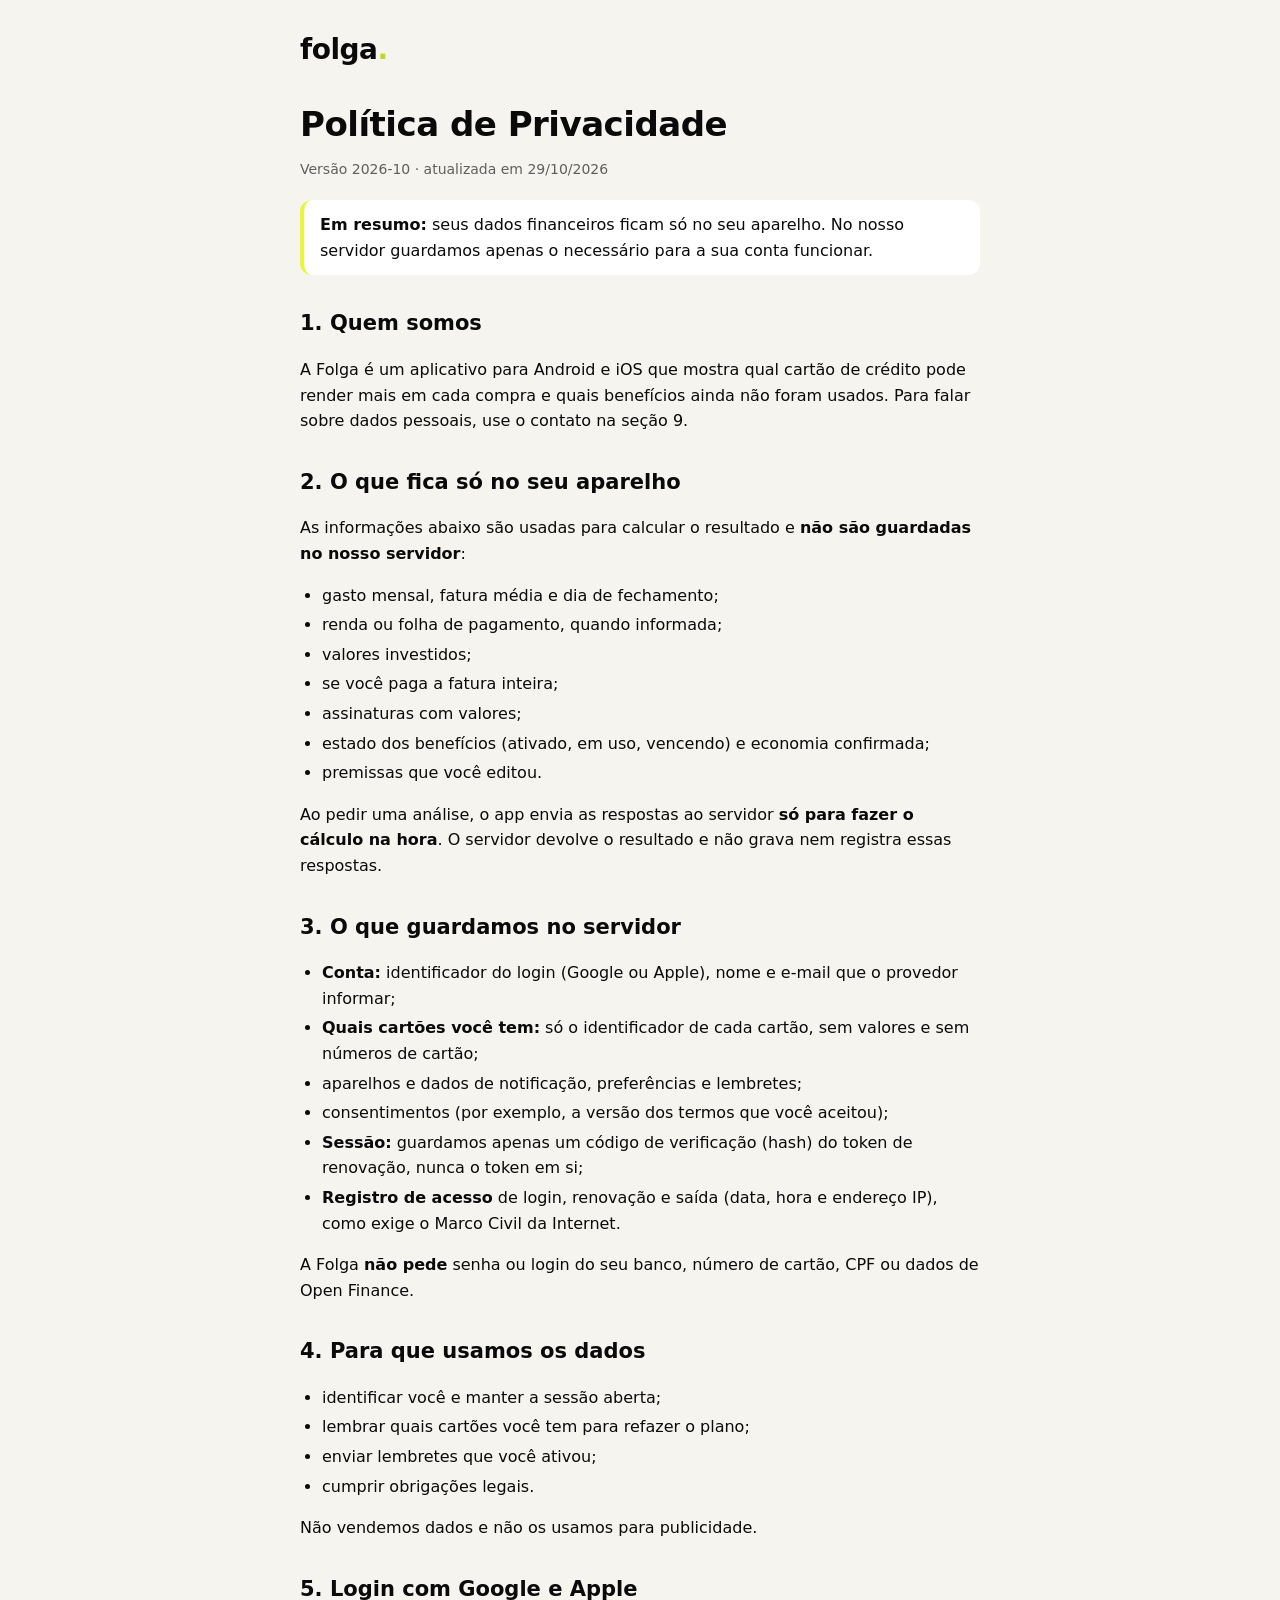
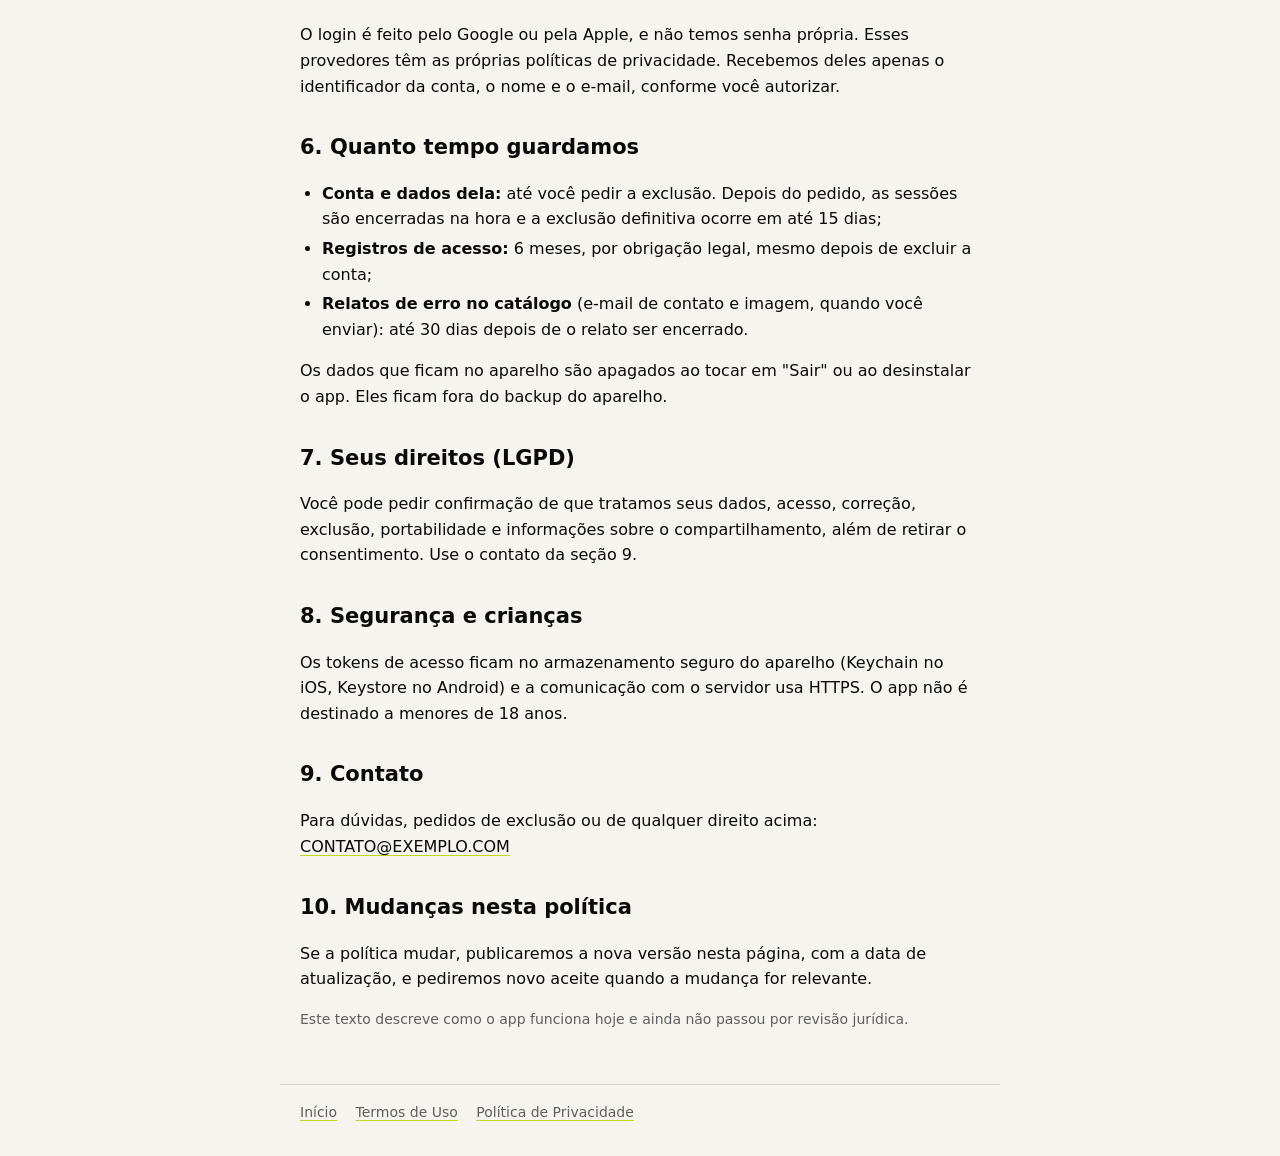
==== privacidade.html @ 1e6f9411 "Páginas iniciais: início, termos de uso e política de privacidade Co-Authored-By: Claude Sonnet 5.5 " ====
<!doctype html>
<html lang="pt-BR">
<head>
  <meta charset="utf-8">
  <meta name="viewport" content="width=device-width, initial-scale=1">
  <title>Política de Privacidade — Folga</title>
  <meta name="description" content="Quais dados a Folga guarda, onde ficam e como pedir a exclusão da sua conta.">
  <link rel="stylesheet" href="style.css">
</head>
<body>
  <header>
    <a class="marca" href="index.html">folga<span>.</span></a>
  </header>

  <main>
    <h1>Política de Privacidade</h1>
    <p class="apoio">Versão 2026-10 · atualizada em 29/10/2026</p>

    <div class="aviso">
      <strong>Em resumo:</strong> seus dados financeiros ficam só no seu aparelho. No nosso servidor guardamos apenas o necessário para a sua conta funcionar.
    </div>

    <h2>1. Quem somos</h2>
    <p>A Folga é um aplicativo para Android e iOS que mostra qual cartão de crédito pode render mais em cada compra e quais benefícios ainda não foram usados. Para falar sobre dados pessoais, use o contato na seção 9.</p>

    <h2>2. O que fica só no seu aparelho</h2>
    <p>As informações abaixo são usadas para calcular o resultado e <strong>não são guardadas no nosso servidor</strong>:</p>
    <ul>
      <li>gasto mensal, fatura média e dia de fechamento;</li>
      <li>renda ou folha de pagamento, quando informada;</li>
      <li>valores investidos;</li>
      <li>se você paga a fatura inteira;</li>
      <li>assinaturas com valores;</li>
      <li>estado dos benefícios (ativado, em uso, vencendo) e economia confirmada;</li>
      <li>premissas que você editou.</li>
    </ul>
    <p>Ao pedir uma análise, o app envia as respostas ao servidor <strong>só para fazer o cálculo na hora</strong>. O servidor devolve o resultado e não grava nem registra essas respostas.</p>

    <h2>3. O que guardamos no servidor</h2>
    <ul>
      <li><strong>Conta:</strong> identificador do login (Google ou Apple), nome e e-mail que o provedor informar;</li>
      <li><strong>Quais cartões você tem:</strong> só o identificador de cada cartão, sem valores e sem números de cartão;</li>
      <li>aparelhos e dados de notificação, preferências e lembretes;</li>
      <li>consentimentos (por exemplo, a versão dos termos que você aceitou);</li>
      <li><strong>Sessão:</strong> guardamos apenas um código de verificação (hash) do token de renovação, nunca o token em si;</li>
      <li><strong>Registro de acesso</strong> de login, renovação e saída (data, hora e endereço IP), como exige o Marco Civil da Internet.</li>
    </ul>
    <p>A Folga <strong>não pede</strong> senha ou login do seu banco, número de cartão, CPF ou dados de Open Finance.</p>

    <h2>4. Para que usamos os dados</h2>
    <ul>
      <li>identificar você e manter a sessão aberta;</li>
      <li>lembrar quais cartões você tem para refazer o plano;</li>
      <li>enviar lembretes que você ativou;</li>
      <li>cumprir obrigações legais.</li>
    </ul>
    <p>Não vendemos dados e não os usamos para publicidade.</p>

    <h2>5. Login com Google e Apple</h2>
    <p>O login é feito pelo Google ou pela Apple, e não temos senha própria. Esses provedores têm as próprias políticas de privacidade. Recebemos deles apenas o identificador da conta, o nome e o e-mail, conforme você autorizar.</p>

    <h2>6. Quanto tempo guardamos</h2>
    <ul>
      <li><strong>Conta e dados dela:</strong> até você pedir a exclusão. Depois do pedido, as sessões são encerradas na hora e a exclusão definitiva ocorre em até 15 dias;</li>
      <li><strong>Registros de acesso:</strong> 6 meses, por obrigação legal, mesmo depois de excluir a conta;</li>
      <li><strong>Relatos de erro no catálogo</strong> (e-mail de contato e imagem, quando você enviar): até 30 dias depois de o relato ser encerrado.</li>
    </ul>
    <p>Os dados que ficam no aparelho são apagados ao tocar em "Sair" ou ao desinstalar o app. Eles ficam fora do backup do aparelho.</p>

    <h2>7. Seus direitos (LGPD)</h2>
    <p>Você pode pedir confirmação de que tratamos seus dados, acesso, correção, exclusão, portabilidade e informações sobre o compartilhamento, além de retirar o consentimento. Use o contato da seção 9.</p>

    <h2>8. Segurança e crianças</h2>
    <p>Os tokens de acesso ficam no armazenamento seguro do aparelho (Keychain no iOS, Keystore no Android) e a comunicação com o servidor usa HTTPS. O app não é destinado a menores de 18 anos.</p>

    <h2>9. Contato</h2>
    <p>Para dúvidas, pedidos de exclusão ou de qualquer direito acima: <a href="mailto:CONTATO@EXEMPLO.COM">CONTATO@EXEMPLO.COM</a></p>
    <!-- TODO: trocar CONTATO@EXEMPLO.COM pelo e-mail de contato real antes de publicar. -->

    <h2>10. Mudanças nesta política</h2>
    <p>Se a política mudar, publicaremos a nova versão nesta página, com a data de atualização, e pediremos novo aceite quando a mudança for relevante.</p>

    <p class="apoio">Este texto descreve como o app funciona hoje e ainda não passou por revisão jurídica.</p>
  </main>

  <footer>
    <a href="index.html">Início</a>
    <a href="termos.html">Termos de Uso</a>
    <a href="privacidade.html">Política de Privacidade</a>
  </footer>
</body>
</html>
---- style.css ----
:root {
  --carvao: #0a0a0a;
  --limao: #e4f73b;
  --ponto: #c2d61a;
  --fundo: #f5f4ef;
  --nevoa: #f1f1ef;
  --contorno: #d9d6cb;
  --apoio: #5f5f5f;
}

* { box-sizing: border-box; }

body {
  margin: 0;
  background: var(--fundo);
  color: var(--carvao);
  font-family: "Outfit", system-ui, -apple-system, "Segoe UI", Roboto, sans-serif;
  line-height: 1.6;
}

header, main, footer {
  max-width: 720px;
  margin: 0 auto;
  padding: 0 20px;
}

header { padding-top: 28px; padding-bottom: 8px; }

.marca {
  color: var(--carvao);
  font-size: 28px;
  font-weight: 600;
  letter-spacing: -0.5px;
  text-decoration: none;
}
.marca span { color: var(--ponto); }

main { padding-top: 24px; padding-bottom: 40px; }

h1 { font-size: 34px; line-height: 1.15; letter-spacing: -0.5px; margin: 0 0 8px; }
h2 { font-size: 21px; margin: 32px 0 8px; }
p, li { font-size: 16px; }
ul { padding-left: 22px; }
li { margin: 4px 0; }

.apoio { color: var(--apoio); font-size: 14px; }

.bloco {
  background: var(--nevoa);
  border-radius: 22px;
  padding: 16px 20px;
  margin: 20px 0;
}

.aviso {
  border-left: 4px solid var(--limao);
  background: #fff;
  border-radius: 12px;
  padding: 12px 16px;
  margin: 20px 0;
}

a { color: var(--carvao); text-decoration-color: var(--ponto); text-underline-offset: 3px; }

nav.links { display: flex; flex-wrap: wrap; gap: 12px; margin: 24px 0; }
nav.links a {
  background: var(--carvao);
  color: #fff;
  border-radius: 999px;
  padding: 10px 20px;
  min-height: 44px;
  text-decoration: none;
  font-weight: 600;
}

footer {
  border-top: 1px solid var(--contorno);
  padding-top: 16px;
  padding-bottom: 32px;
  color: var(--apoio);
  font-size: 14px;
}
footer a { color: var(--apoio); margin-right: 14px; }
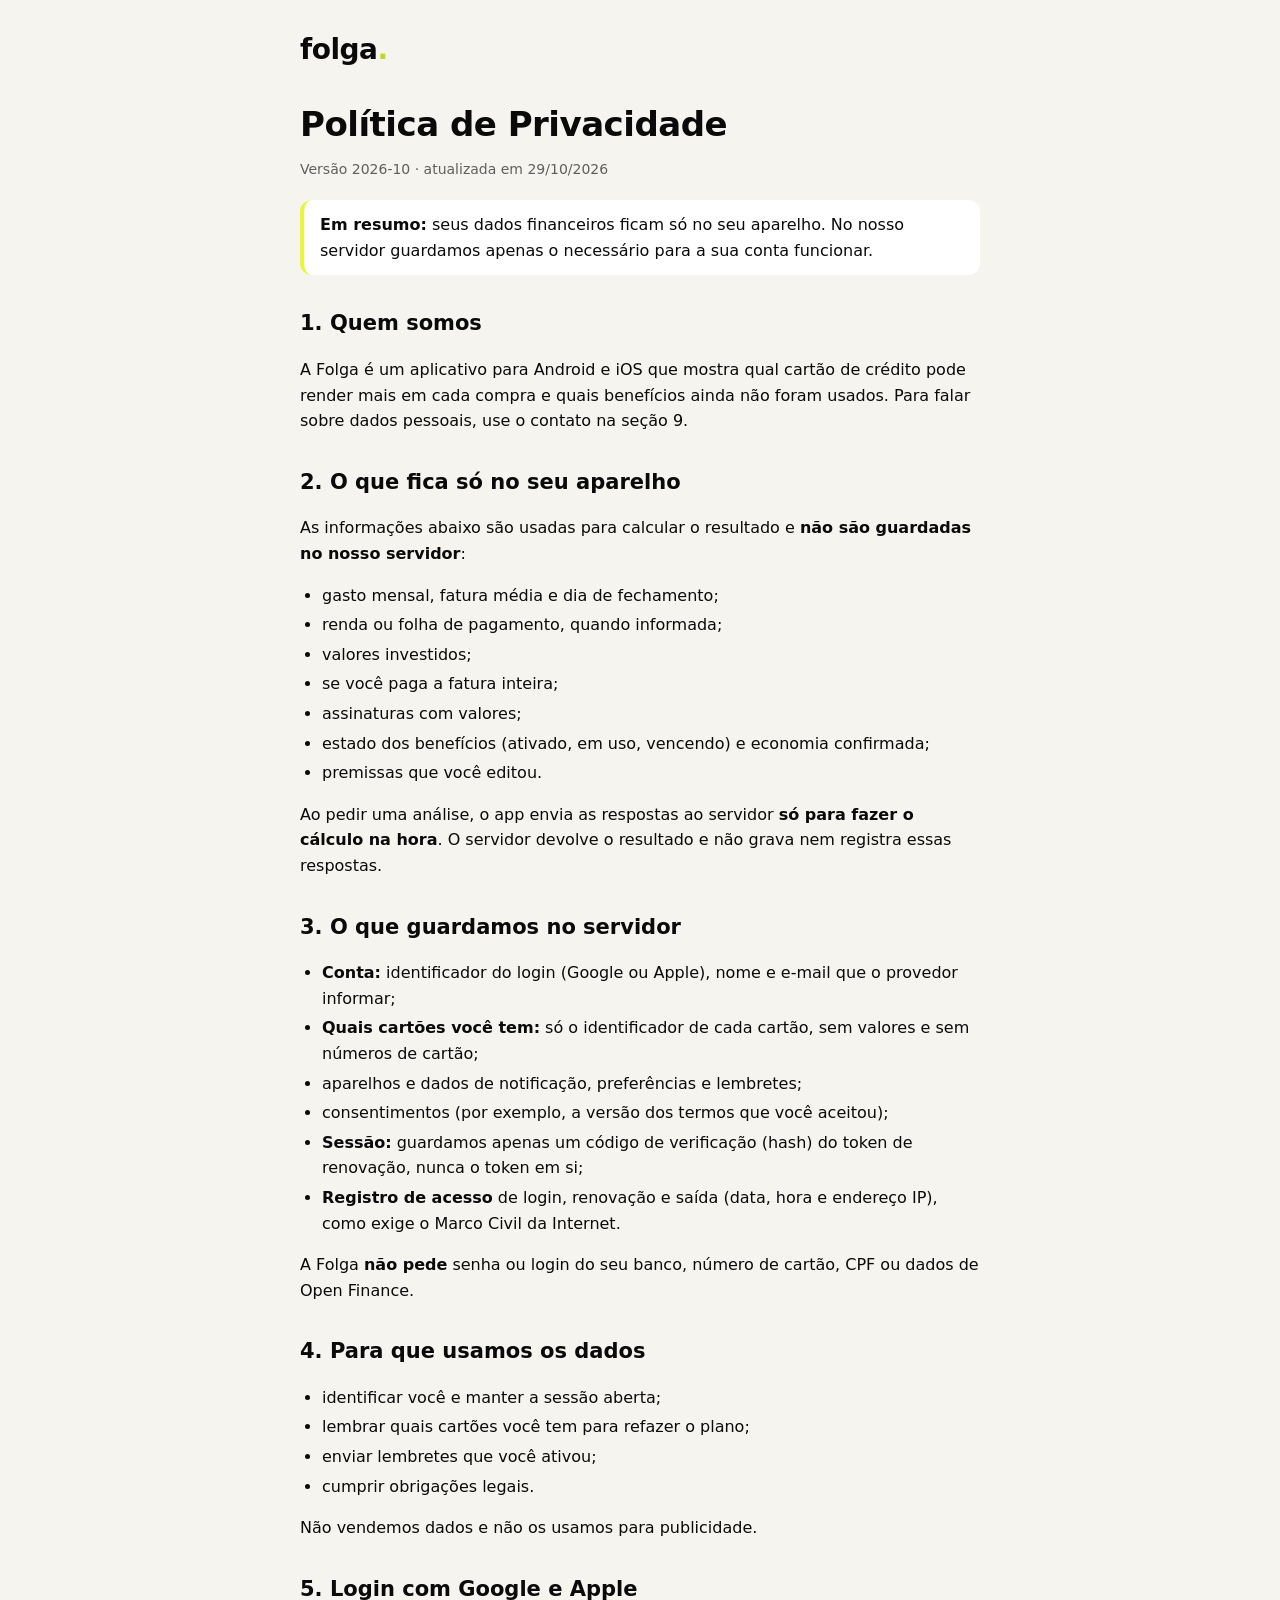
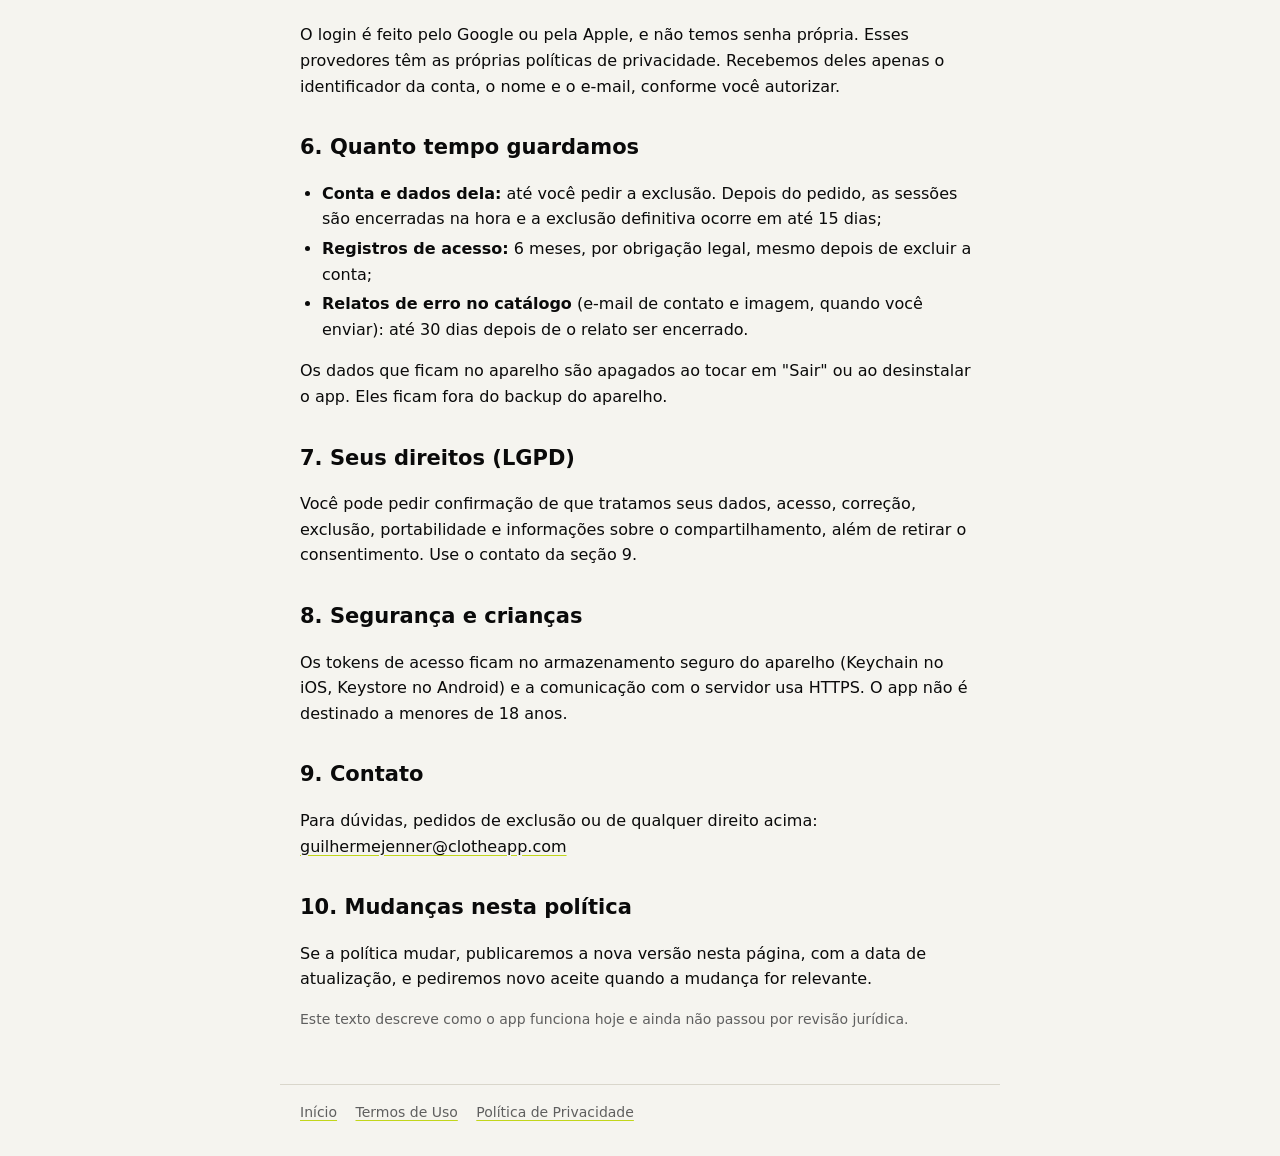
==== commit 4f9c2892: "Define o e-mail de contato nos termos e na política Co-Authored-By: Claude Sonnet 5.5 <noreply@anthr" ====
--- a/privacidade.html
+++ b/privacidade.html
@@ -74,8 +74,7 @@
     <p>Os tokens de acesso ficam no armazenamento seguro do aparelho (Keychain no iOS, Keystore no Android) e a comunicação com o servidor usa HTTPS. O app não é destinado a menores de 18 anos.</p>
 
     <h2>9. Contato</h2>
-    <p>Para dúvidas, pedidos de exclusão ou de qualquer direito acima: <a href="mailto:CONTATO@EXEMPLO.COM">CONTATO@EXEMPLO.COM</a></p>
-    <!-- TODO: trocar CONTATO@EXEMPLO.COM pelo e-mail de contato real antes de publicar. -->
+    <p>Para dúvidas, pedidos de exclusão ou de qualquer direito acima: <a href="mailto:guilhermejenner@clotheapp.com">guilhermejenner@clotheapp.com</a></p>
 
     <h2>10. Mudanças nesta política</h2>
     <p>Se a política mudar, publicaremos a nova versão nesta página, com a data de atualização, e pediremos novo aceite quando a mudança for relevante.</p>
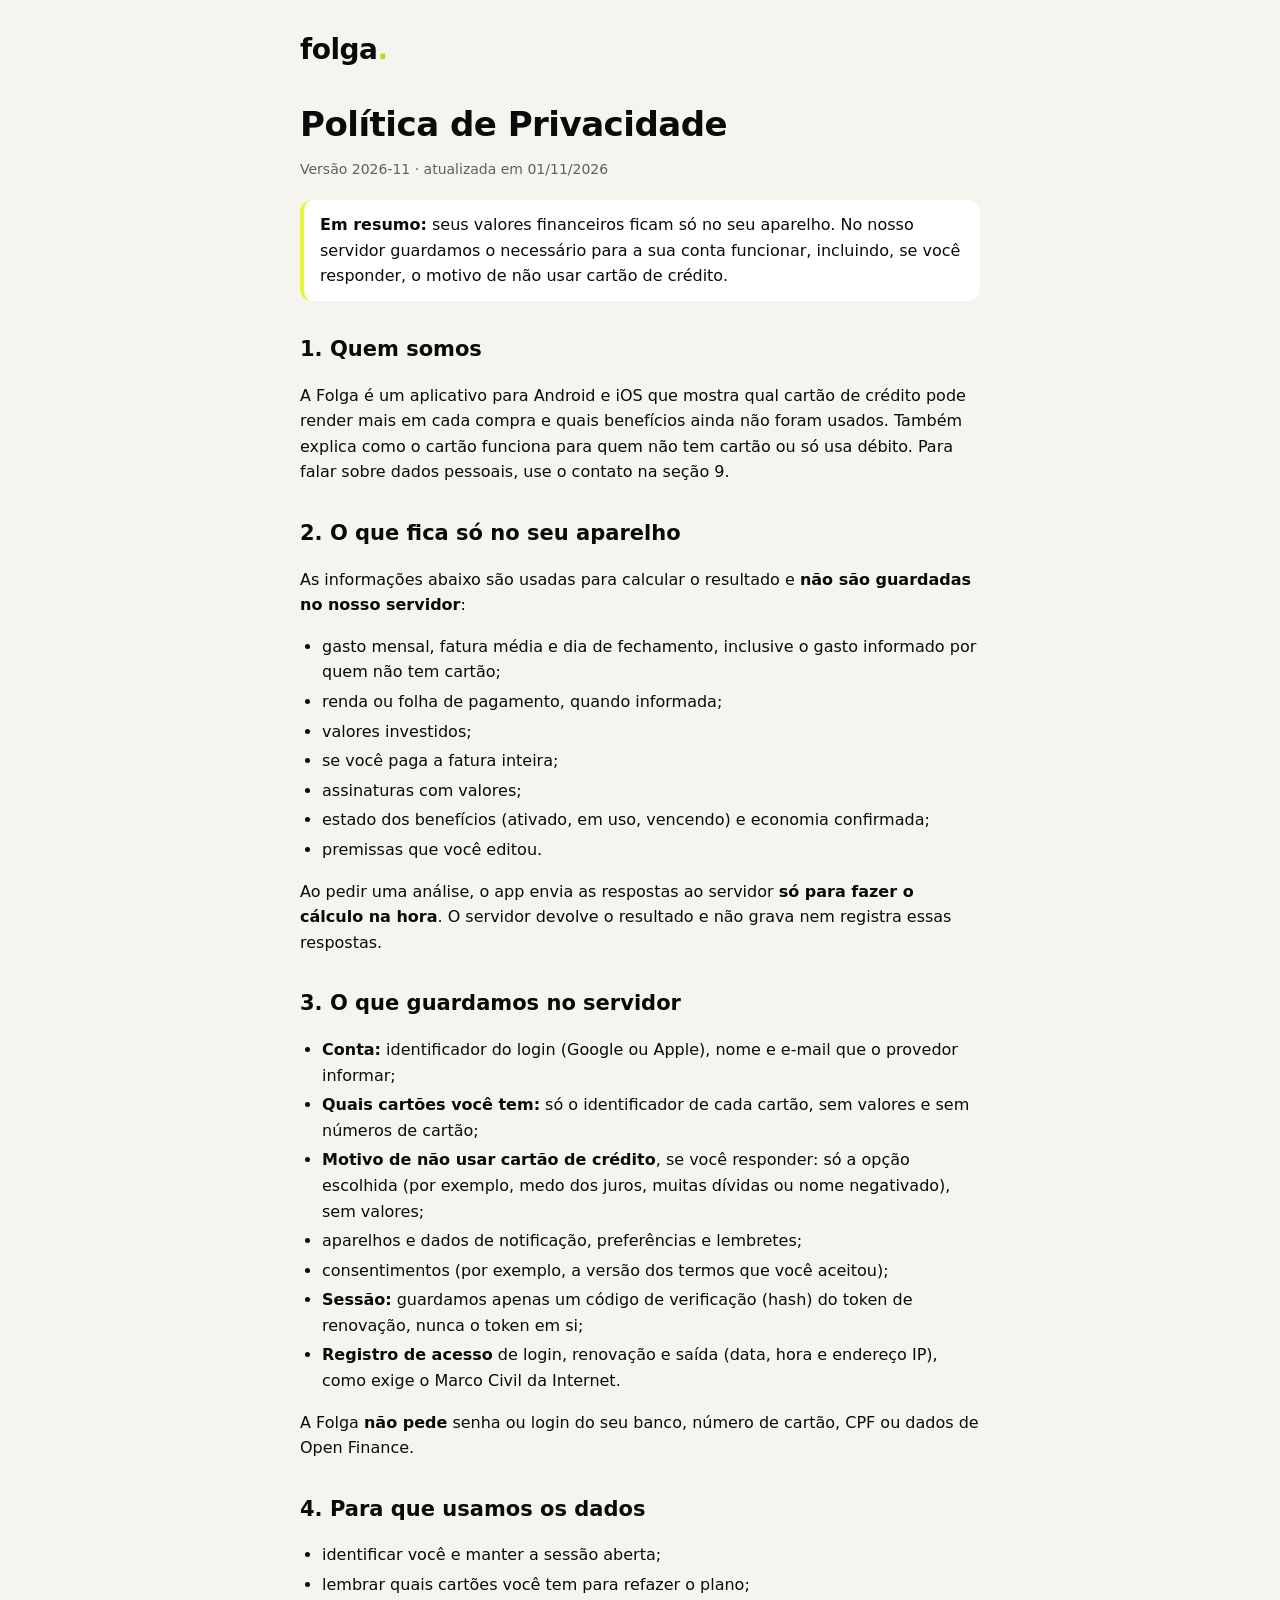
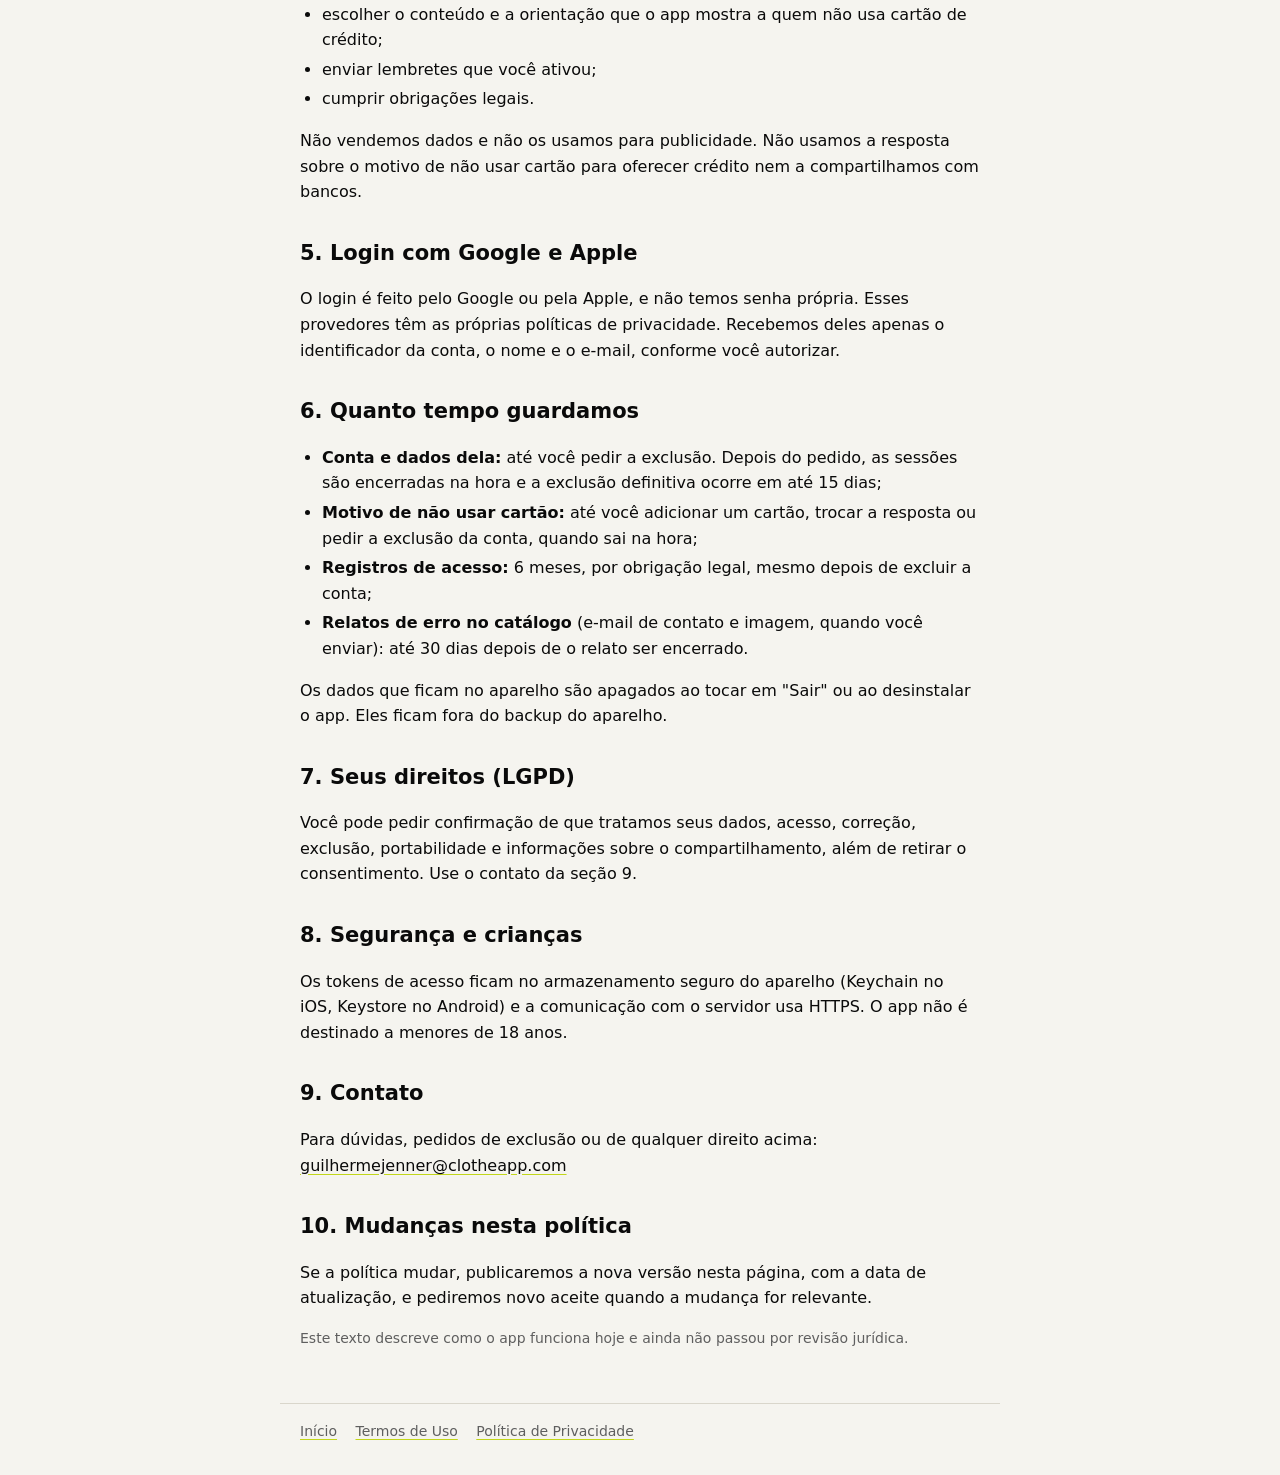
==== commit 00f98249: "Política 2026-11: motivo de não usar cartão guardado na conta Co-Authored-By: Claude Opus 5.5 <norep" ====
--- a/privacidade.html
+++ b/privacidade.html
@@ -14,19 +14,19 @@
 
   <main>
     <h1>Política de Privacidade</h1>
-    <p class="apoio">Versão 2026-10 · atualizada em 29/10/2026</p>
+    <p class="apoio">Versão 2026-11 · atualizada em 01/11/2026</p>
 
     <div class="aviso">
-      <strong>Em resumo:</strong> seus dados financeiros ficam só no seu aparelho. No nosso servidor guardamos apenas o necessário para a sua conta funcionar.
+      <strong>Em resumo:</strong> seus valores financeiros ficam só no seu aparelho. No nosso servidor guardamos o necessário para a sua conta funcionar, incluindo, se você responder, o motivo de não usar cartão de crédito.
     </div>
 
     <h2>1. Quem somos</h2>
-    <p>A Folga é um aplicativo para Android e iOS que mostra qual cartão de crédito pode render mais em cada compra e quais benefícios ainda não foram usados. Para falar sobre dados pessoais, use o contato na seção 9.</p>
+    <p>A Folga é um aplicativo para Android e iOS que mostra qual cartão de crédito pode render mais em cada compra e quais benefícios ainda não foram usados. Também explica como o cartão funciona para quem não tem cartão ou só usa débito. Para falar sobre dados pessoais, use o contato na seção 9.</p>
 
     <h2>2. O que fica só no seu aparelho</h2>
     <p>As informações abaixo são usadas para calcular o resultado e <strong>não são guardadas no nosso servidor</strong>:</p>
     <ul>
-      <li>gasto mensal, fatura média e dia de fechamento;</li>
+      <li>gasto mensal, fatura média e dia de fechamento, inclusive o gasto informado por quem não tem cartão;</li>
       <li>renda ou folha de pagamento, quando informada;</li>
       <li>valores investidos;</li>
       <li>se você paga a fatura inteira;</li>
@@ -40,6 +40,7 @@
     <ul>
       <li><strong>Conta:</strong> identificador do login (Google ou Apple), nome e e-mail que o provedor informar;</li>
       <li><strong>Quais cartões você tem:</strong> só o identificador de cada cartão, sem valores e sem números de cartão;</li>
+      <li><strong>Motivo de não usar cartão de crédito</strong>, se você responder: só a opção escolhida (por exemplo, medo dos juros, muitas dívidas ou nome negativado), sem valores;</li>
       <li>aparelhos e dados de notificação, preferências e lembretes;</li>
       <li>consentimentos (por exemplo, a versão dos termos que você aceitou);</li>
       <li><strong>Sessão:</strong> guardamos apenas um código de verificação (hash) do token de renovação, nunca o token em si;</li>
@@ -51,10 +52,11 @@
     <ul>
       <li>identificar você e manter a sessão aberta;</li>
       <li>lembrar quais cartões você tem para refazer o plano;</li>
+      <li>escolher o conteúdo e a orientação que o app mostra a quem não usa cartão de crédito;</li>
       <li>enviar lembretes que você ativou;</li>
       <li>cumprir obrigações legais.</li>
     </ul>
-    <p>Não vendemos dados e não os usamos para publicidade.</p>
+    <p>Não vendemos dados e não os usamos para publicidade. Não usamos a resposta sobre o motivo de não usar cartão para oferecer crédito nem a compartilhamos com bancos.</p>
 
     <h2>5. Login com Google e Apple</h2>
     <p>O login é feito pelo Google ou pela Apple, e não temos senha própria. Esses provedores têm as próprias políticas de privacidade. Recebemos deles apenas o identificador da conta, o nome e o e-mail, conforme você autorizar.</p>
@@ -62,6 +64,7 @@
     <h2>6. Quanto tempo guardamos</h2>
     <ul>
       <li><strong>Conta e dados dela:</strong> até você pedir a exclusão. Depois do pedido, as sessões são encerradas na hora e a exclusão definitiva ocorre em até 15 dias;</li>
+      <li><strong>Motivo de não usar cartão:</strong> até você adicionar um cartão, trocar a resposta ou pedir a exclusão da conta, quando sai na hora;</li>
       <li><strong>Registros de acesso:</strong> 6 meses, por obrigação legal, mesmo depois de excluir a conta;</li>
       <li><strong>Relatos de erro no catálogo</strong> (e-mail de contato e imagem, quando você enviar): até 30 dias depois de o relato ser encerrado.</li>
     </ul>
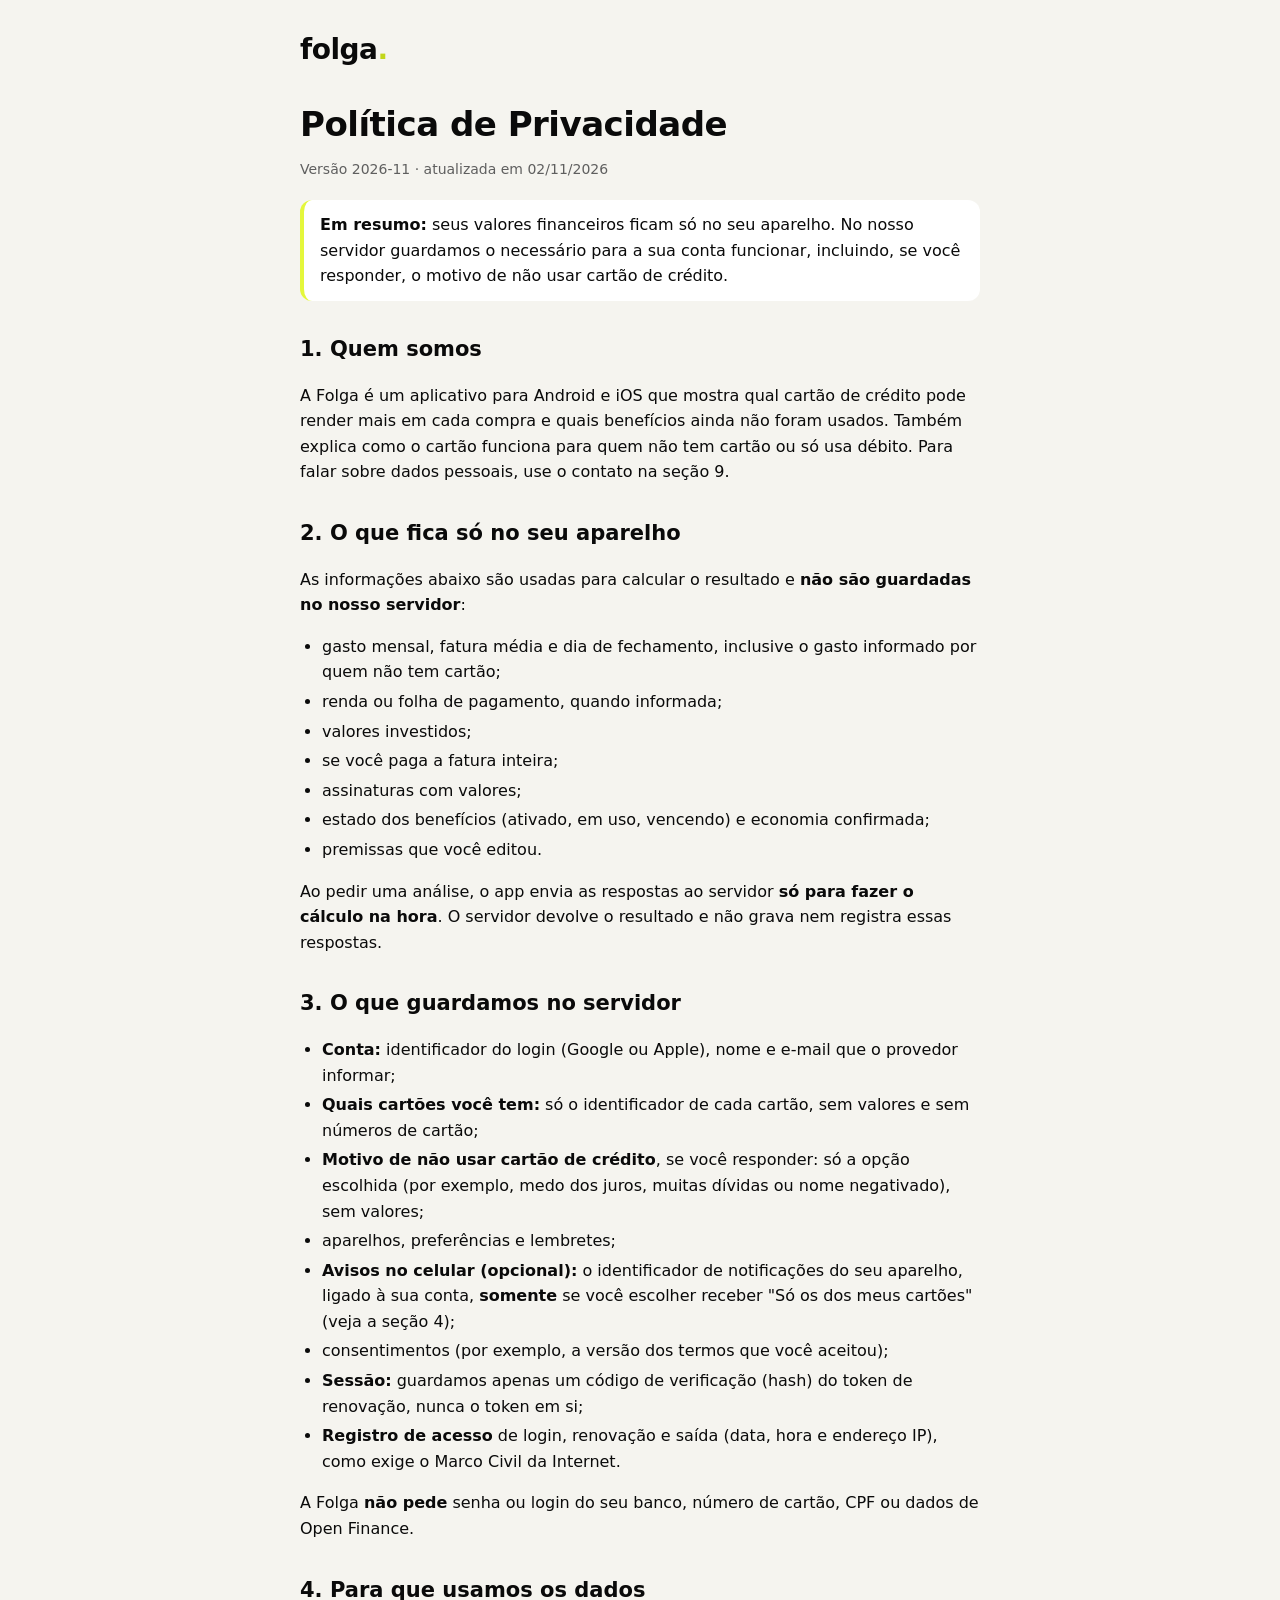
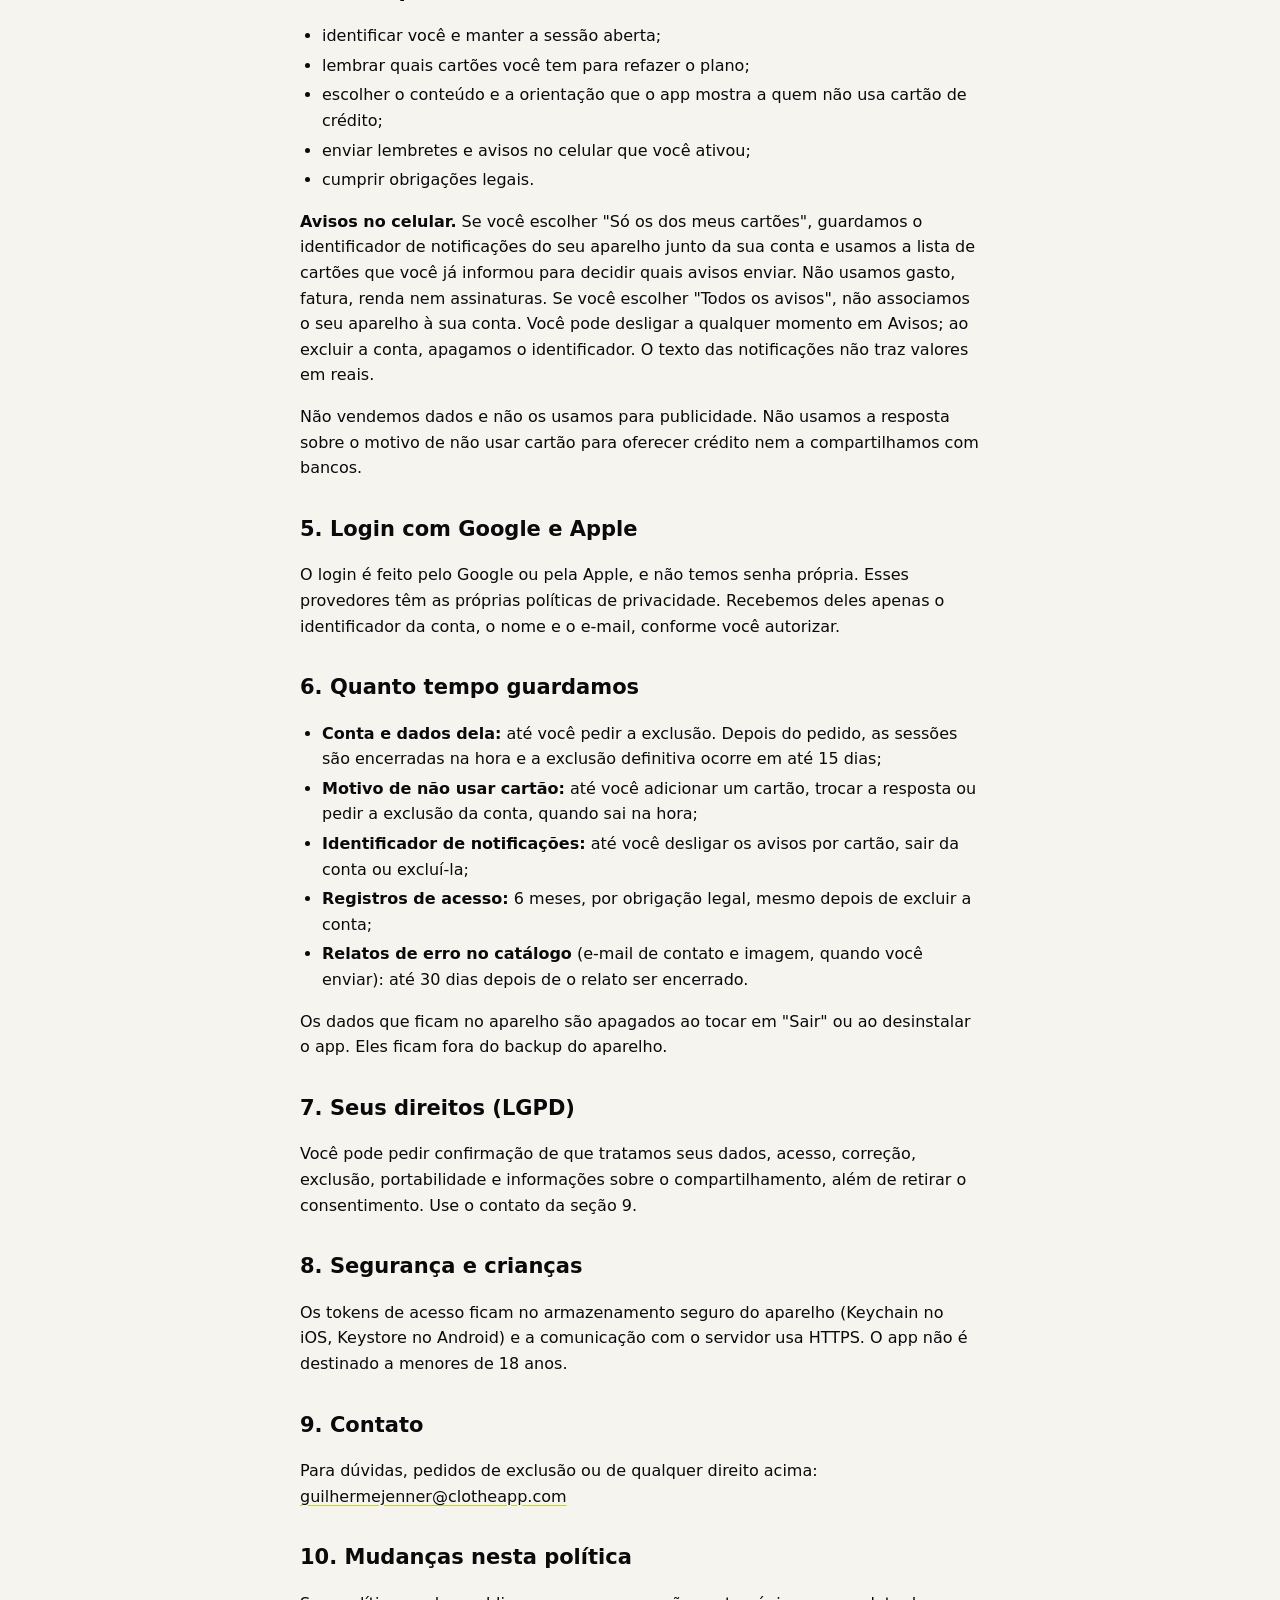
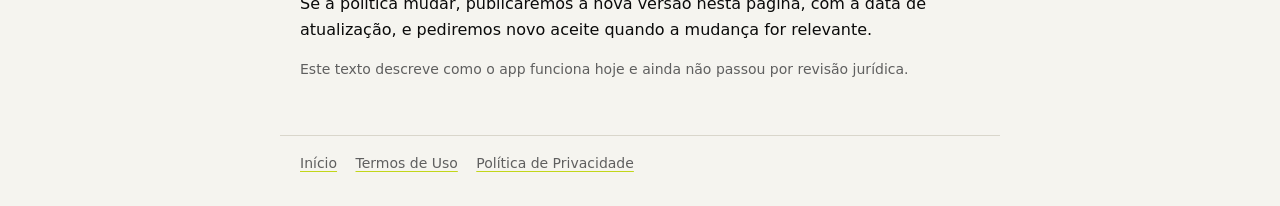
==== commit 9ca1e11d: "docs: política de privacidade 2026-11 com avisos no celular (push) Co-Authored-By: Claude Sonnet 5.5" ====
--- a/privacidade.html
+++ b/privacidade.html
@@ -14,7 +14,7 @@
 
   <main>
     <h1>Política de Privacidade</h1>
-    <p class="apoio">Versão 2026-11 · atualizada em 01/11/2026</p>
+    <p class="apoio">Versão 2026-11 · atualizada em 02/11/2026</p>
 
     <div class="aviso">
       <strong>Em resumo:</strong> seus valores financeiros ficam só no seu aparelho. No nosso servidor guardamos o necessário para a sua conta funcionar, incluindo, se você responder, o motivo de não usar cartão de crédito.
@@ -41,7 +41,8 @@
       <li><strong>Conta:</strong> identificador do login (Google ou Apple), nome e e-mail que o provedor informar;</li>
       <li><strong>Quais cartões você tem:</strong> só o identificador de cada cartão, sem valores e sem números de cartão;</li>
       <li><strong>Motivo de não usar cartão de crédito</strong>, se você responder: só a opção escolhida (por exemplo, medo dos juros, muitas dívidas ou nome negativado), sem valores;</li>
-      <li>aparelhos e dados de notificação, preferências e lembretes;</li>
+      <li>aparelhos, preferências e lembretes;</li>
+      <li><strong>Avisos no celular (opcional):</strong> o identificador de notificações do seu aparelho, ligado à sua conta, <strong>somente</strong> se você escolher receber "Só os dos meus cartões" (veja a seção 4);</li>
       <li>consentimentos (por exemplo, a versão dos termos que você aceitou);</li>
       <li><strong>Sessão:</strong> guardamos apenas um código de verificação (hash) do token de renovação, nunca o token em si;</li>
       <li><strong>Registro de acesso</strong> de login, renovação e saída (data, hora e endereço IP), como exige o Marco Civil da Internet.</li>
@@ -53,9 +54,10 @@
       <li>identificar você e manter a sessão aberta;</li>
       <li>lembrar quais cartões você tem para refazer o plano;</li>
       <li>escolher o conteúdo e a orientação que o app mostra a quem não usa cartão de crédito;</li>
-      <li>enviar lembretes que você ativou;</li>
+      <li>enviar lembretes e avisos no celular que você ativou;</li>
       <li>cumprir obrigações legais.</li>
     </ul>
+    <p><strong>Avisos no celular.</strong> Se você escolher "Só os dos meus cartões", guardamos o identificador de notificações do seu aparelho junto da sua conta e usamos a lista de cartões que você já informou para decidir quais avisos enviar. Não usamos gasto, fatura, renda nem assinaturas. Se você escolher "Todos os avisos", não associamos o seu aparelho à sua conta. Você pode desligar a qualquer momento em Avisos; ao excluir a conta, apagamos o identificador. O texto das notificações não traz valores em reais.</p>
     <p>Não vendemos dados e não os usamos para publicidade. Não usamos a resposta sobre o motivo de não usar cartão para oferecer crédito nem a compartilhamos com bancos.</p>
 
     <h2>5. Login com Google e Apple</h2>
@@ -65,6 +67,7 @@
     <ul>
       <li><strong>Conta e dados dela:</strong> até você pedir a exclusão. Depois do pedido, as sessões são encerradas na hora e a exclusão definitiva ocorre em até 15 dias;</li>
       <li><strong>Motivo de não usar cartão:</strong> até você adicionar um cartão, trocar a resposta ou pedir a exclusão da conta, quando sai na hora;</li>
+      <li><strong>Identificador de notificações:</strong> até você desligar os avisos por cartão, sair da conta ou excluí-la;</li>
       <li><strong>Registros de acesso:</strong> 6 meses, por obrigação legal, mesmo depois de excluir a conta;</li>
       <li><strong>Relatos de erro no catálogo</strong> (e-mail de contato e imagem, quando você enviar): até 30 dias depois de o relato ser encerrado.</li>
     </ul>
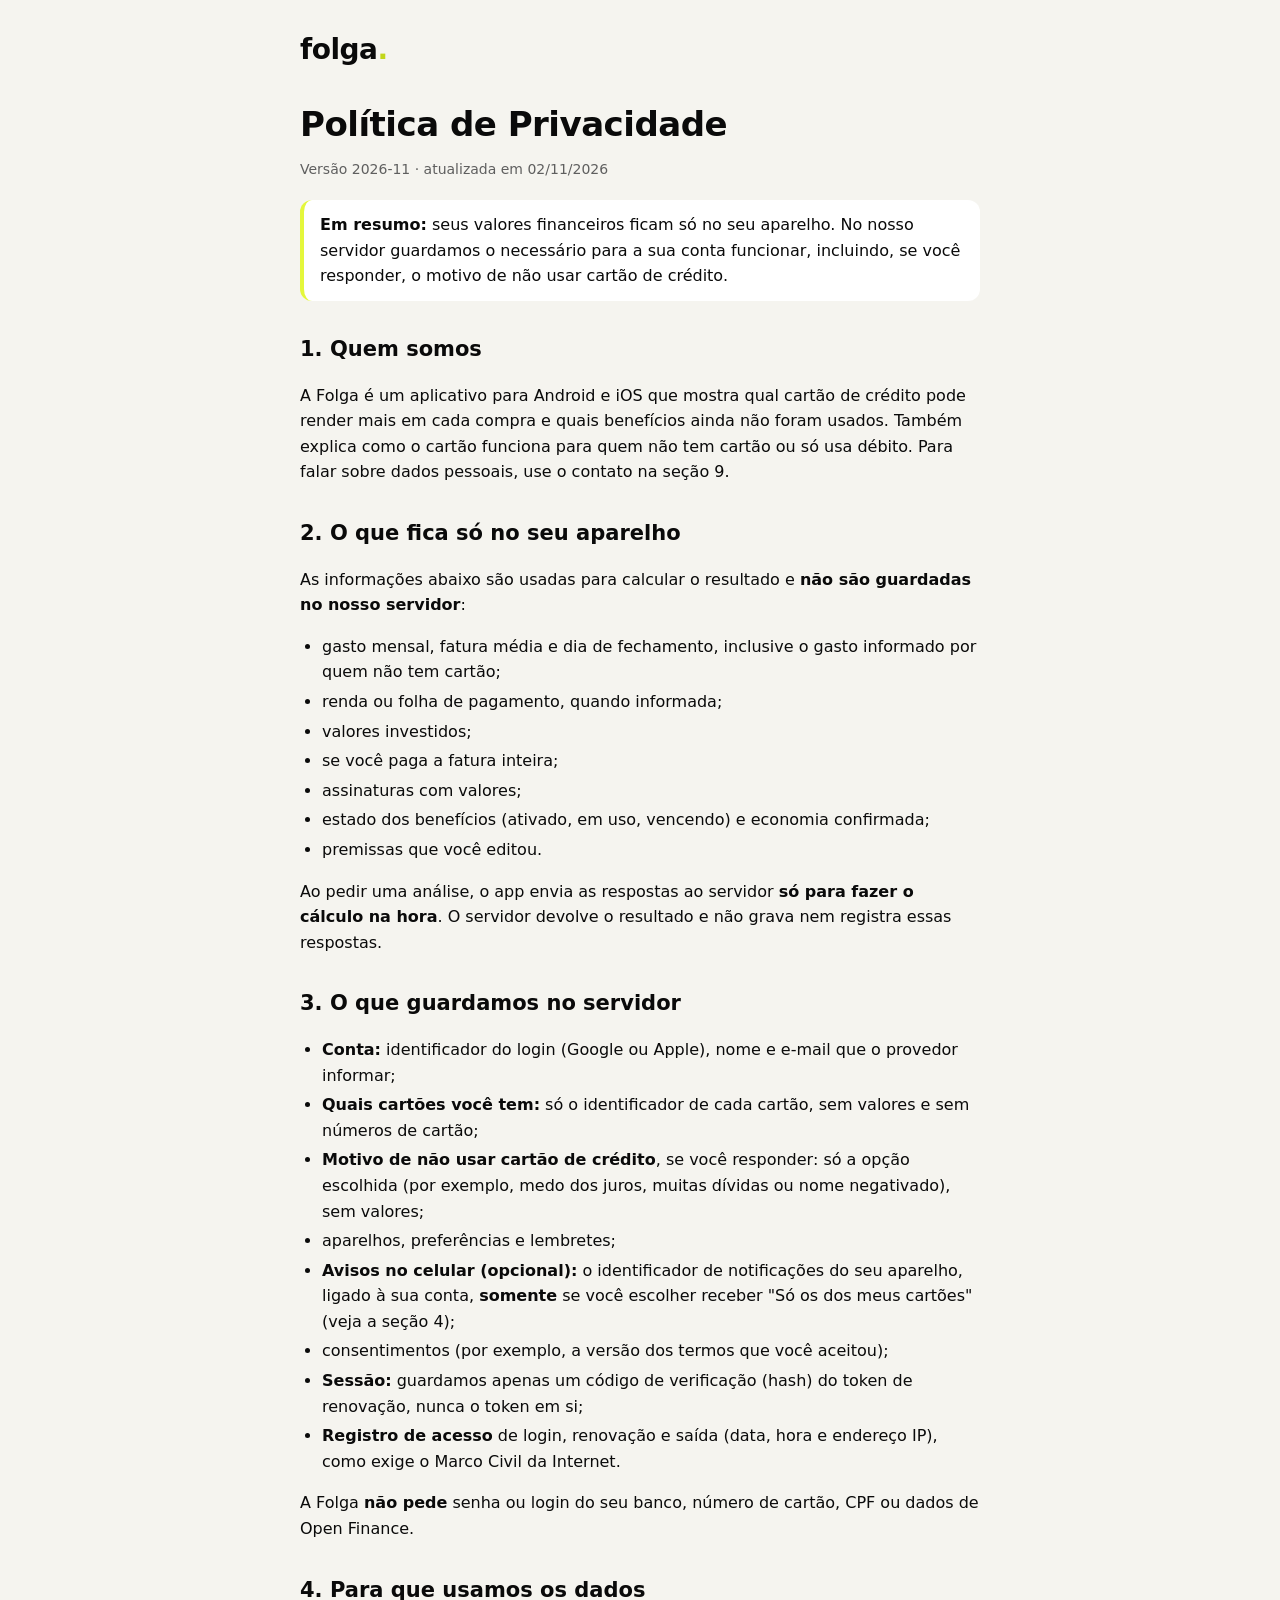
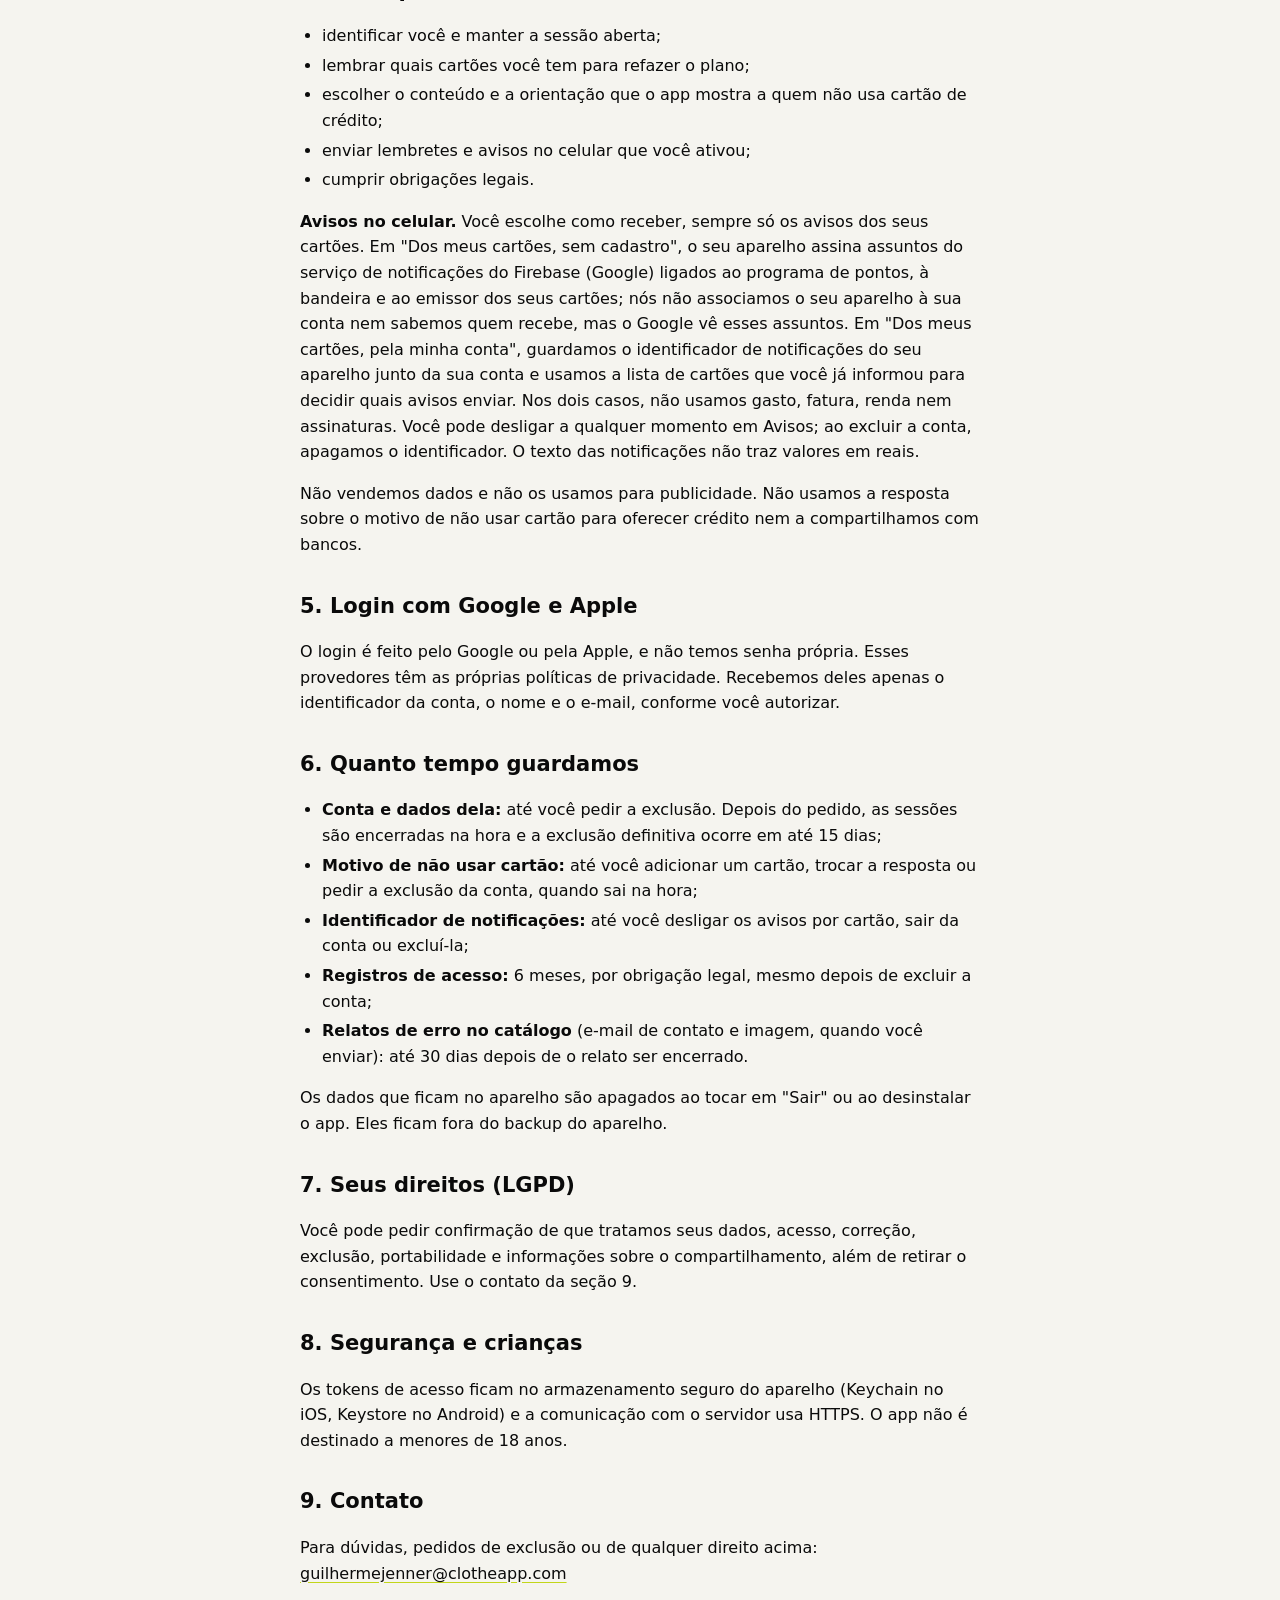
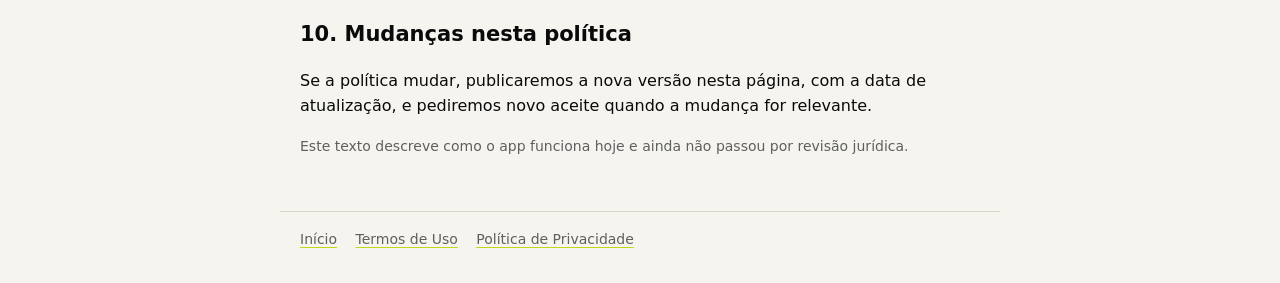
==== commit 24f6c9cf: "docs: política de privacidade com os avisos filtrados por cartão (tópicos do Firebase) Co-Authored-B" ====
--- a/privacidade.html
+++ b/privacidade.html
@@ -57,7 +57,7 @@
       <li>enviar lembretes e avisos no celular que você ativou;</li>
       <li>cumprir obrigações legais.</li>
     </ul>
-    <p><strong>Avisos no celular.</strong> Se você escolher "Só os dos meus cartões", guardamos o identificador de notificações do seu aparelho junto da sua conta e usamos a lista de cartões que você já informou para decidir quais avisos enviar. Não usamos gasto, fatura, renda nem assinaturas. Se você escolher "Todos os avisos", não associamos o seu aparelho à sua conta. Você pode desligar a qualquer momento em Avisos; ao excluir a conta, apagamos o identificador. O texto das notificações não traz valores em reais.</p>
+    <p><strong>Avisos no celular.</strong> Você escolhe como receber, sempre só os avisos dos seus cartões. Em "Dos meus cartões, sem cadastro", o seu aparelho assina assuntos do serviço de notificações do Firebase (Google) ligados ao programa de pontos, à bandeira e ao emissor dos seus cartões; nós não associamos o seu aparelho à sua conta nem sabemos quem recebe, mas o Google vê esses assuntos. Em "Dos meus cartões, pela minha conta", guardamos o identificador de notificações do seu aparelho junto da sua conta e usamos a lista de cartões que você já informou para decidir quais avisos enviar. Nos dois casos, não usamos gasto, fatura, renda nem assinaturas. Você pode desligar a qualquer momento em Avisos; ao excluir a conta, apagamos o identificador. O texto das notificações não traz valores em reais.</p>
     <p>Não vendemos dados e não os usamos para publicidade. Não usamos a resposta sobre o motivo de não usar cartão para oferecer crédito nem a compartilhamos com bancos.</p>
 
     <h2>5. Login com Google e Apple</h2>
